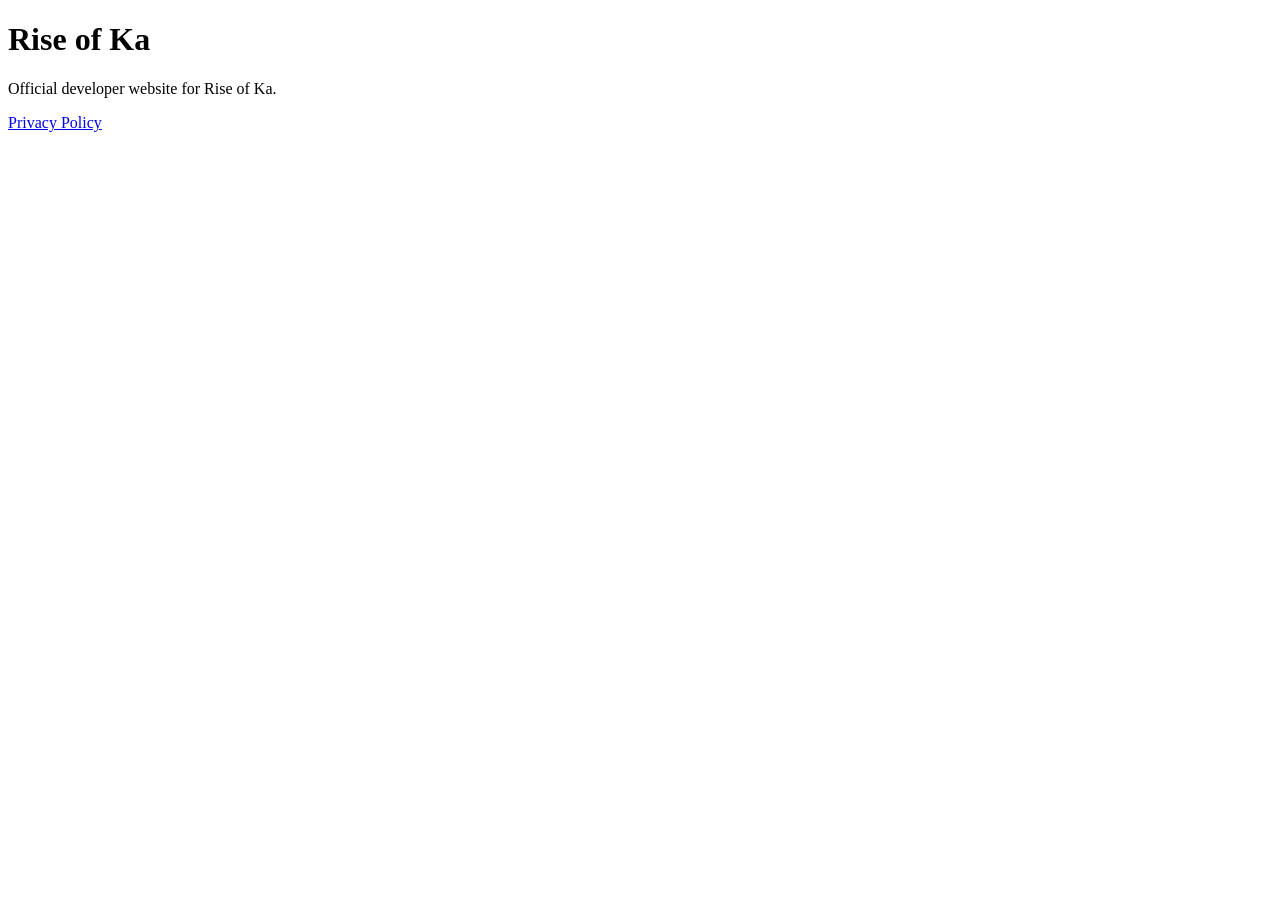
==== index.html @ 4dd0f09e "Create index.html" ====
<!DOCTYPE html>
<html lang="en">
<head>
  <meta charset="UTF-8">
  <meta name="viewport" content="width=device-width, initial-scale=1.0">
  <title>Rise of Ka</title>
</head>
<body>
  <h1>Rise of Ka</h1>
  <p>Official developer website for Rise of Ka.</p>

  <p>
    <a href="https://sites.google.com/view/privacypolicyriseofka/الصفحة-الرئيسية">
      Privacy Policy
    </a>
  </p>
</body>
</html>
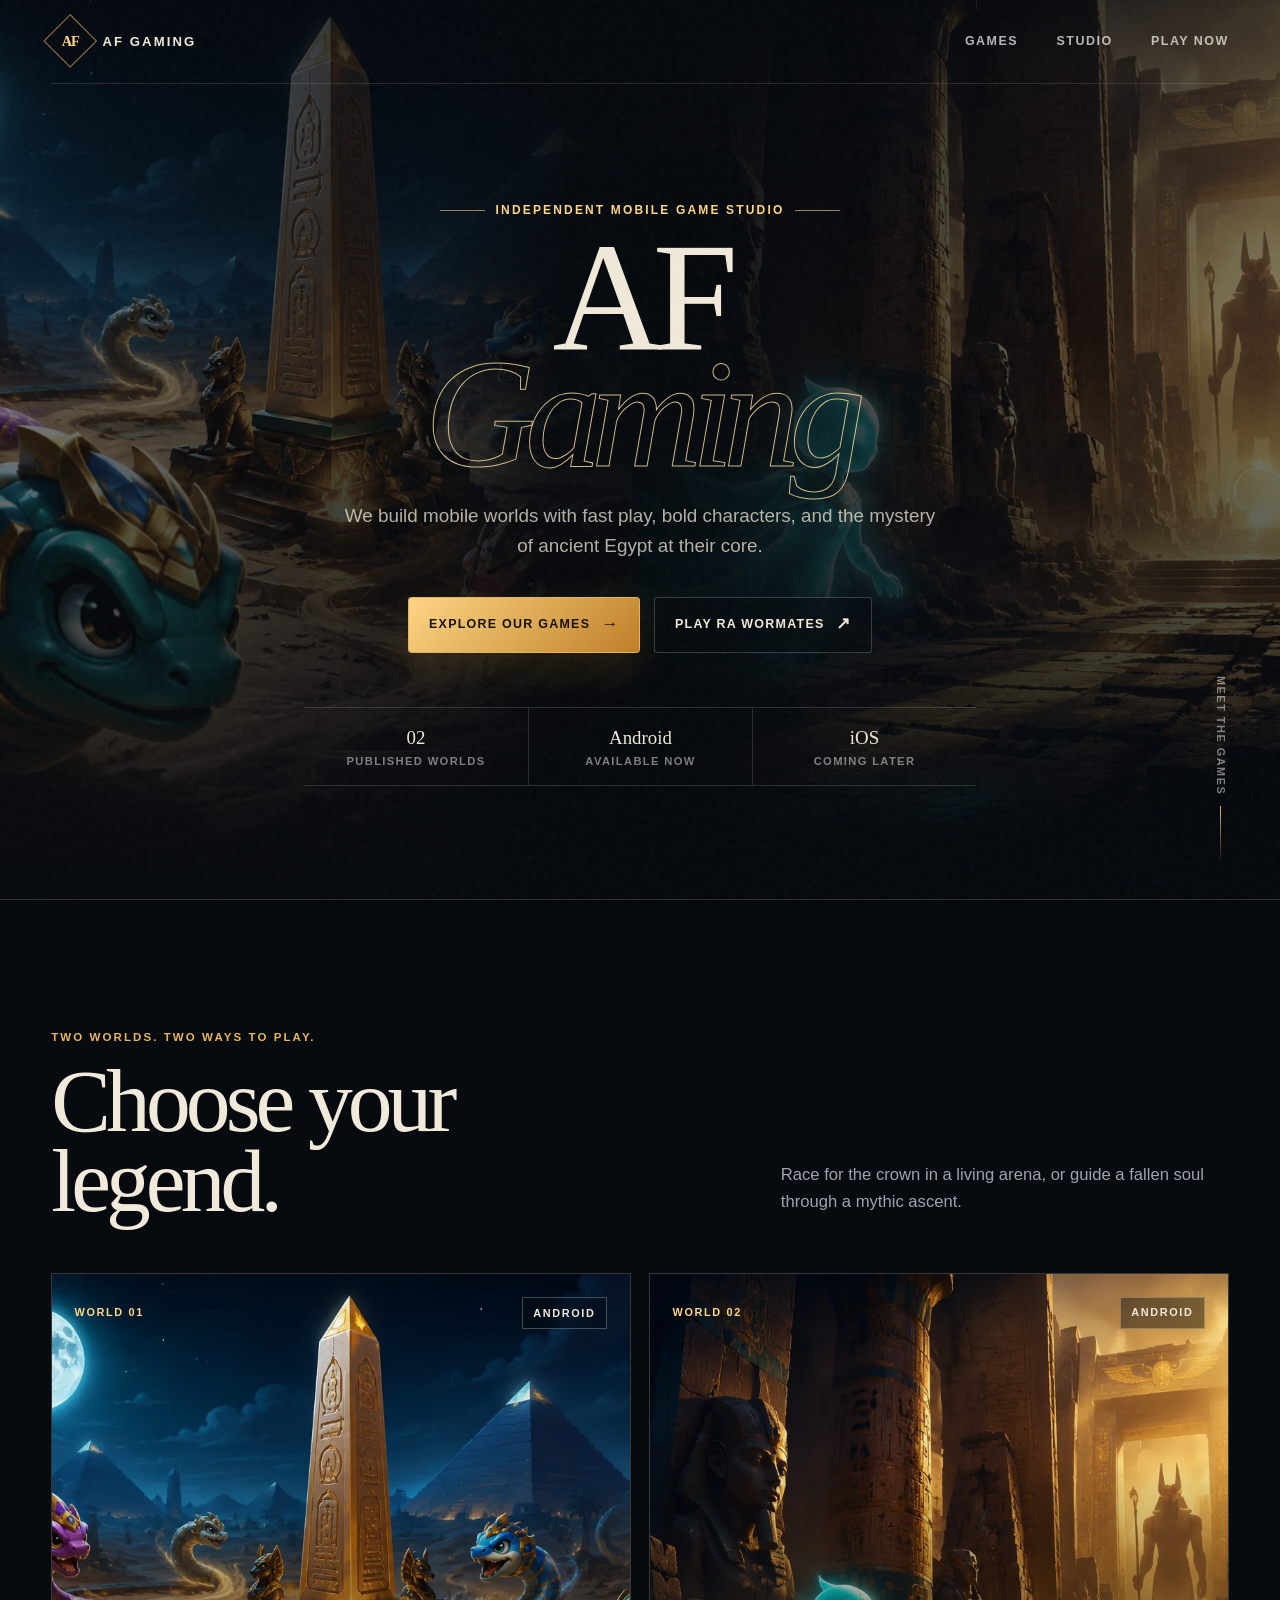
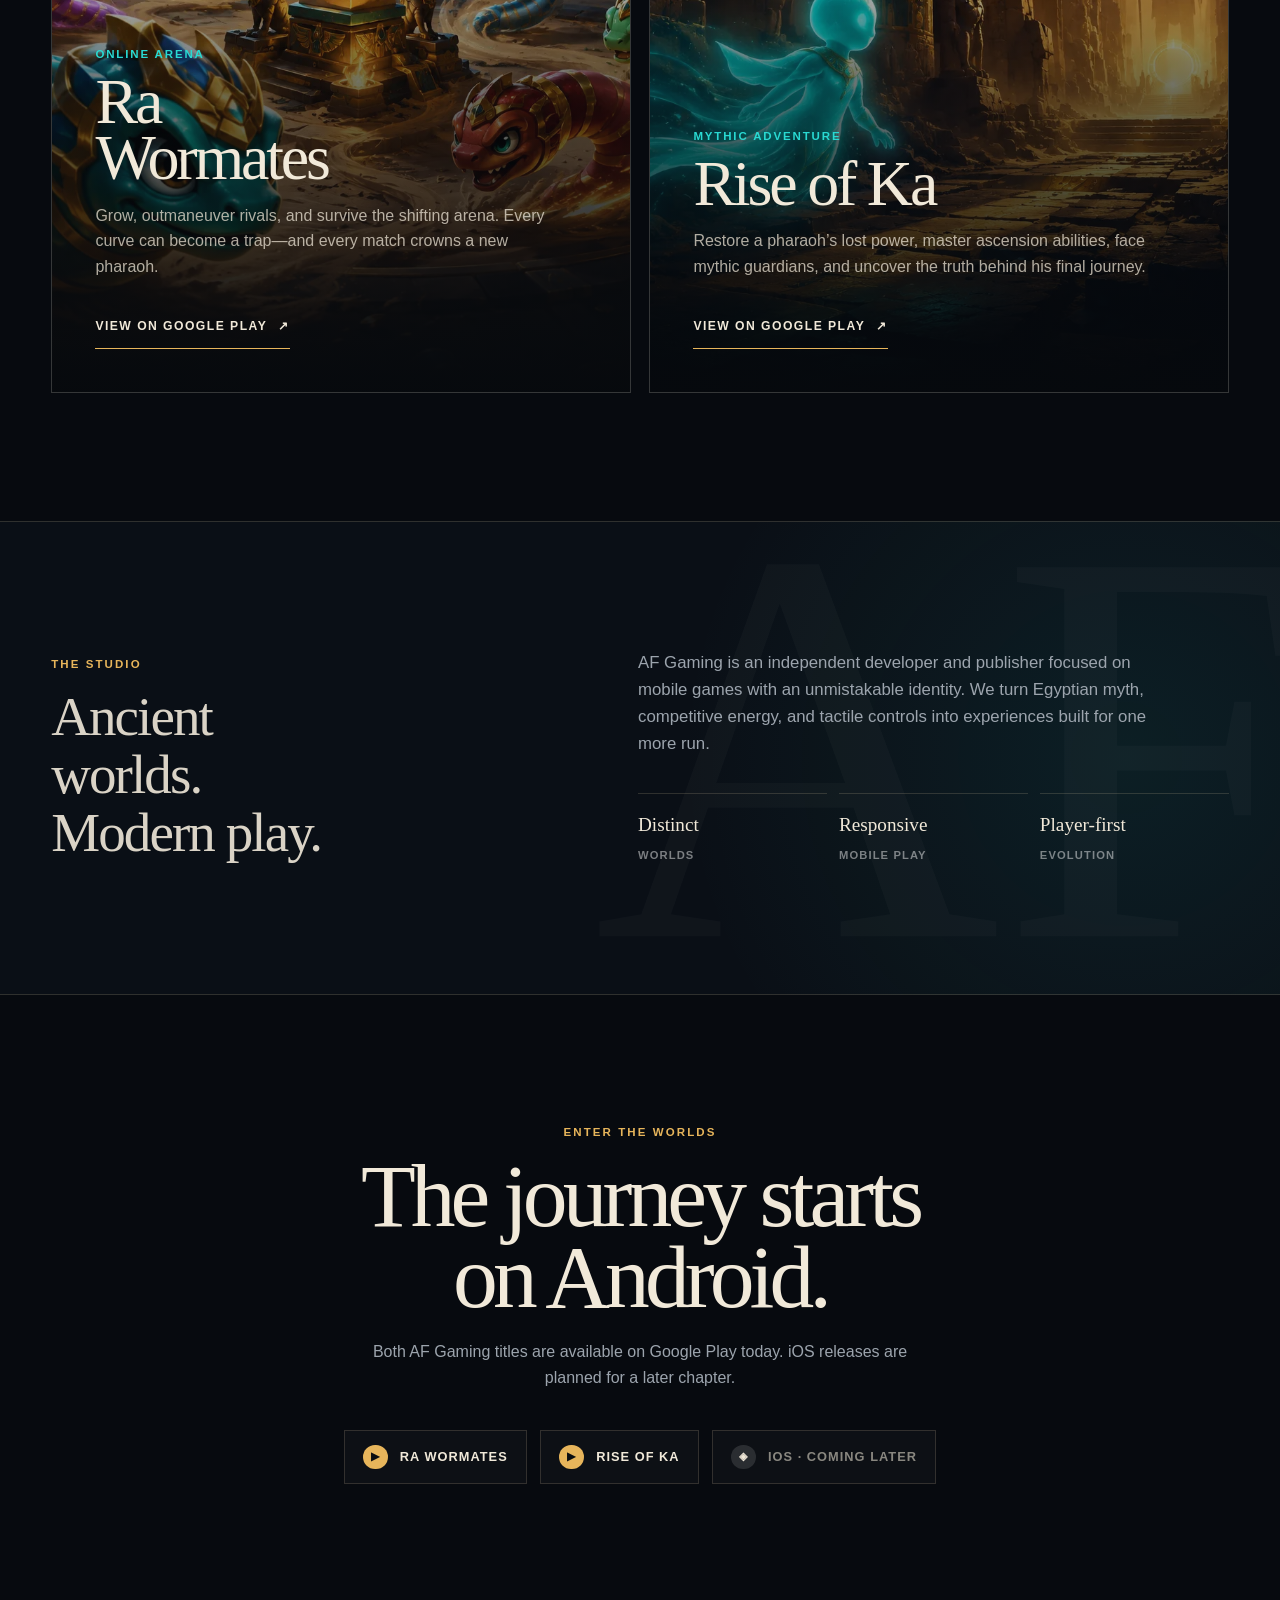
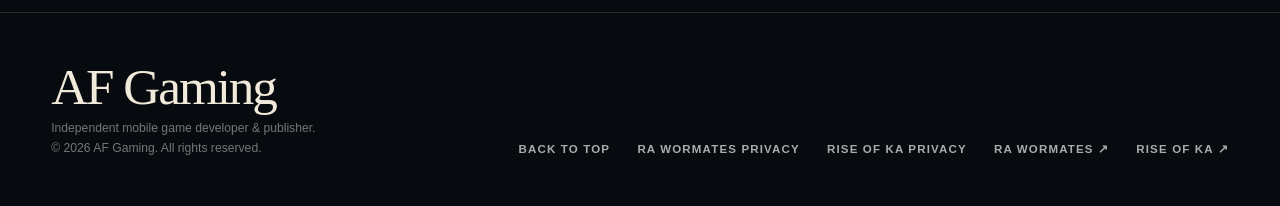
==== commit 153ca067: "Move AF Gaming site to GitHub Pages Replace the placeholder page with the full AF Gaming site (home " ====
--- a/index.html
+++ b/index.html
@@ -1,18 +1,1110 @@
-<!DOCTYPE html>
+<!doctype html>
 <html lang="en">
-<head>
-  <meta charset="UTF-8">
-  <meta name="viewport" content="width=device-width, initial-scale=1.0">
-  <title>Rise of Ka</title>
-</head>
-<body>
-  <h1>Rise of Ka</h1>
-  <p>Official developer website for Rise of Ka.</p>
-
-  <p>
-    <a href="https://sites.google.com/view/privacypolicyriseofka/الصفحة-الرئيسية">
-      Privacy Policy
-    </a>
-  </p>
-</body>
+  <head>
+    <meta charset="UTF-8" />
+    <meta name="viewport" content="width=device-width, initial-scale=1.0" />
+    <meta
+      name="description"
+      content="AF Gaming creates bold mobile worlds. Play Ra Wormates and Rise of Ka: The Last Ascension on Android. iOS releases are coming later."
+    />
+    <meta name="theme-color" content="#070a0f" />
+    <title>AF Gaming — Mobile Worlds, Made to Move</title>
+    <link
+      rel="icon"
+      href="data:image/svg+xml,%3Csvg xmlns='http://www.w3.org/2000/svg' viewBox='0 0 64 64'%3E%3Crect width='64' height='64' rx='14' fill='%23070a0f'/%3E%3Cpath d='M14 48 29 15h7l14 33h-9l-3-8H25l-3 8h-8Zm14-16h7l-3.5-10L28 32Z' fill='%23e7b55b'/%3E%3C/svg%3E"
+    />
+    <style>
+      :root {
+        --ink: #070a0f;
+        --ink-soft: #0d131c;
+        --panel: #111821;
+        --sand: #f1e9d9;
+        --muted: #9ca4ad;
+        --gold: #e7b55b;
+        --gold-bright: #ffd785;
+        --teal: #29d9d2;
+        --line: rgba(240, 218, 173, 0.16);
+        --display: Georgia, "Times New Roman", serif;
+        --sans: Inter, ui-sans-serif, -apple-system, BlinkMacSystemFont, "Segoe UI", sans-serif;
+      }
+
+      * {
+        box-sizing: border-box;
+      }
+
+      html {
+        scroll-behavior: smooth;
+        background: var(--ink);
+      }
+
+      body {
+        margin: 0;
+        min-width: 320px;
+        color: var(--sand);
+        background:
+          radial-gradient(circle at 50% -10%, rgba(35, 164, 163, 0.13), transparent 32rem),
+          var(--ink);
+        font-family: var(--sans);
+        font-size: 1rem;
+        line-height: 1.6;
+        overflow-x: hidden;
+      }
+
+      body::before {
+        content: "";
+        position: fixed;
+        inset: 0;
+        z-index: 10;
+        pointer-events: none;
+        opacity: 0.045;
+        background-image: url("data:image/svg+xml,%3Csvg viewBox='0 0 180 180' xmlns='http://www.w3.org/2000/svg'%3E%3Cfilter id='n'%3E%3CfeTurbulence type='fractalNoise' baseFrequency='.9' numOctaves='3' stitchTiles='stitch'/%3E%3C/filter%3E%3Crect width='100%25' height='100%25' filter='url(%23n)' opacity='.8'/%3E%3C/svg%3E");
+      }
+
+      a {
+        color: inherit;
+        text-decoration: none;
+      }
+
+      img {
+        display: block;
+        max-width: 100%;
+      }
+
+      button,
+      a {
+        -webkit-tap-highlight-color: transparent;
+      }
+
+      .skip-link {
+        position: fixed;
+        left: 1rem;
+        top: -6rem;
+        z-index: 100;
+        padding: 0.8rem 1rem;
+        border-radius: 999px;
+        background: var(--sand);
+        color: var(--ink);
+        font-weight: 800;
+      }
+
+      .skip-link:focus {
+        top: 1rem;
+      }
+
+      .site-nav {
+        position: absolute;
+        inset: 0 0 auto;
+        z-index: 5;
+        display: flex;
+        align-items: center;
+        justify-content: space-between;
+        width: min(92%, 1240px);
+        margin: 0 auto;
+        padding: 1.4rem 0;
+        border-bottom: 1px solid rgba(255, 255, 255, 0.12);
+      }
+
+      .brand {
+        display: inline-flex;
+        align-items: center;
+        gap: 0.8rem;
+        font-size: 0.82rem;
+        font-weight: 900;
+        letter-spacing: 0.16em;
+        text-transform: uppercase;
+      }
+
+      .brand-mark {
+        display: grid;
+        width: 2.4rem;
+        aspect-ratio: 1;
+        place-items: center;
+        border: 1px solid rgba(231, 181, 91, 0.65);
+        color: var(--gold-bright);
+        background: rgba(7, 10, 15, 0.58);
+        font-family: var(--display);
+        font-size: 0.9rem;
+        letter-spacing: -0.08em;
+        transform: rotate(45deg);
+      }
+
+      .brand-mark span {
+        transform: rotate(-45deg);
+      }
+
+      .nav-links {
+        display: flex;
+        align-items: center;
+        gap: clamp(1rem, 3vw, 2.6rem);
+        font-size: 0.78rem;
+        font-weight: 800;
+        letter-spacing: 0.12em;
+        text-transform: uppercase;
+      }
+
+      .nav-links a {
+        color: rgba(255, 255, 255, 0.7);
+        transition: color 180ms ease;
+      }
+
+      .nav-links a:hover,
+      .nav-links a:focus-visible {
+        color: var(--gold-bright);
+      }
+
+      .hero {
+        position: relative;
+        display: grid;
+        min-height: 100svh;
+        place-items: center;
+        isolation: isolate;
+        overflow: hidden;
+        border-bottom: 1px solid var(--line);
+      }
+
+      .hero-worlds {
+        position: absolute;
+        inset: 0;
+        z-index: -3;
+        display: grid;
+        grid-template-columns: 1fr 1fr;
+      }
+
+      .hero-world {
+        background-position: center;
+        background-size: cover;
+        filter: saturate(0.74) contrast(1.08);
+        transform: scale(1.025);
+        animation: world-breathe 16s ease-in-out infinite alternate;
+      }
+
+      .hero-world:first-child {
+        background-image: url("assets/ra-wormates.webp");
+      }
+
+      .hero-world:last-child {
+        background-image: url("assets/rise-of-ka.webp");
+        animation-delay: -8s;
+      }
+
+      .hero::before {
+        content: "";
+        position: absolute;
+        inset: 0;
+        z-index: -2;
+        background:
+          linear-gradient(90deg, rgba(5, 9, 14, 0.35), rgba(5, 9, 14, 0.78) 45%, rgba(5, 9, 14, 0.78) 55%, rgba(5, 9, 14, 0.35)),
+          linear-gradient(180deg, rgba(5, 9, 14, 0.55), rgba(5, 9, 14, 0.2) 38%, rgba(5, 9, 14, 0.9));
+      }
+
+      .hero::after {
+        content: "";
+        position: absolute;
+        z-index: -1;
+        top: 0;
+        bottom: 0;
+        left: 50%;
+        width: min(32vw, 34rem);
+        transform: translateX(-50%);
+        background: linear-gradient(90deg, transparent, rgba(4, 8, 12, 0.72) 30%, rgba(4, 8, 12, 0.72) 70%, transparent);
+      }
+
+      .hero-content {
+        width: min(92%, 1140px);
+        padding: 8.5rem 0 3.5rem;
+        text-align: center;
+      }
+
+      .eyebrow {
+        display: inline-flex;
+        align-items: center;
+        gap: 0.65rem;
+        margin: 0 0 1.2rem;
+        color: var(--gold-bright);
+        font-size: 0.75rem;
+        font-weight: 900;
+        letter-spacing: 0.18em;
+        text-transform: uppercase;
+      }
+
+      .eyebrow::before,
+      .eyebrow::after {
+        content: "";
+        width: 2.8rem;
+        height: 1px;
+        background: currentColor;
+        opacity: 0.58;
+      }
+
+      h1,
+      h2,
+      h3,
+      p {
+        margin-top: 0;
+      }
+
+      h1 {
+        max-width: 10ch;
+        margin: 0 auto;
+        font-family: var(--display);
+        font-size: clamp(4rem, 12vw, 10rem);
+        font-weight: 400;
+        letter-spacing: -0.07em;
+        line-height: 0.76;
+        text-wrap: balance;
+      }
+
+      h1 span {
+        display: block;
+        color: transparent;
+        -webkit-text-stroke: 1px rgba(255, 224, 161, 0.82);
+        font-style: italic;
+      }
+
+      .hero-copy {
+        max-width: 37rem;
+        margin: 1.8rem auto 0;
+        color: rgba(241, 233, 217, 0.74);
+        font-size: clamp(1rem, 2vw, 1.18rem);
+      }
+
+      .hero-actions {
+        display: flex;
+        flex-wrap: wrap;
+        justify-content: center;
+        gap: 0.85rem;
+        margin-top: 2.2rem;
+      }
+
+      .button {
+        display: inline-flex;
+        min-height: 3.25rem;
+        align-items: center;
+        justify-content: center;
+        gap: 0.7rem;
+        padding: 0.85rem 1.25rem;
+        border: 1px solid rgba(255, 255, 255, 0.2);
+        border-radius: 0.2rem;
+        color: var(--sand);
+        background: rgba(7, 10, 15, 0.44);
+        font-size: 0.78rem;
+        font-weight: 900;
+        letter-spacing: 0.1em;
+        text-transform: uppercase;
+        backdrop-filter: blur(10px);
+        transition: transform 180ms ease, border-color 180ms ease, background 180ms ease;
+      }
+
+      .button:hover,
+      .button:focus-visible {
+        transform: translateY(-2px);
+        border-color: var(--gold);
+        background: rgba(231, 181, 91, 0.1);
+      }
+
+      .button-primary {
+        border-color: var(--gold);
+        color: #171006;
+        background: linear-gradient(135deg, var(--gold-bright), #bf7f26);
+        box-shadow: 0 12px 40px rgba(196, 127, 30, 0.18);
+      }
+
+      .button-primary:hover,
+      .button-primary:focus-visible {
+        background: linear-gradient(135deg, #ffe5ac, #d89435);
+      }
+
+      .button-arrow {
+        font-size: 1.05rem;
+        transition: transform 180ms ease;
+      }
+
+      .button:hover .button-arrow {
+        transform: translateX(0.22rem);
+      }
+
+      .hero-meta {
+        display: grid;
+        grid-template-columns: repeat(3, minmax(0, 1fr));
+        width: min(100%, 42rem);
+        margin: 3.4rem auto 0;
+        border-block: 1px solid rgba(255, 255, 255, 0.14);
+      }
+
+      .meta-item {
+        padding: 0.9rem 1rem;
+      }
+
+      .meta-item + .meta-item {
+        border-left: 1px solid rgba(255, 255, 255, 0.14);
+      }
+
+      .meta-value {
+        display: block;
+        color: var(--sand);
+        font-family: var(--display);
+        font-size: 1.18rem;
+      }
+
+      .meta-label {
+        display: block;
+        color: rgba(255, 255, 255, 0.48);
+        font-size: 0.7rem;
+        font-weight: 800;
+        letter-spacing: 0.12em;
+        text-transform: uppercase;
+      }
+
+      .scroll-cue {
+        position: absolute;
+        right: clamp(1.3rem, 4vw, 3.5rem);
+        bottom: 2.2rem;
+        display: flex;
+        align-items: center;
+        gap: 0.7rem;
+        color: rgba(255, 255, 255, 0.48);
+        font-size: 0.68rem;
+        font-weight: 800;
+        letter-spacing: 0.14em;
+        text-transform: uppercase;
+        writing-mode: vertical-rl;
+      }
+
+      .scroll-cue::after {
+        content: "";
+        width: 1px;
+        height: 3.6rem;
+        background: linear-gradient(var(--gold), transparent);
+      }
+
+      .section {
+        width: min(92%, 1240px);
+        margin: 0 auto;
+        padding: clamp(5rem, 10vw, 9rem) 0;
+      }
+
+      .section-heading {
+        display: grid;
+        grid-template-columns: minmax(0, 1fr) minmax(16rem, 28rem);
+        gap: 3rem;
+        align-items: end;
+        margin-bottom: 3.2rem;
+      }
+
+      .section-kicker {
+        margin-bottom: 0.9rem;
+        color: var(--gold);
+        font-size: 0.72rem;
+        font-weight: 900;
+        letter-spacing: 0.18em;
+        text-transform: uppercase;
+      }
+
+      h2 {
+        max-width: 11ch;
+        margin-bottom: 0;
+        font-family: var(--display);
+        font-size: clamp(3.1rem, 7vw, 6.8rem);
+        font-weight: 400;
+        letter-spacing: -0.055em;
+        line-height: 0.9;
+      }
+
+      .section-intro {
+        margin-bottom: 0.4rem;
+        color: var(--muted);
+        font-size: 1.04rem;
+      }
+
+      .games-grid {
+        display: grid;
+        grid-template-columns: repeat(2, minmax(0, 1fr));
+        gap: 1.15rem;
+      }
+
+      .game-card {
+        position: relative;
+        min-height: clamp(31rem, 60vw, 45rem);
+        isolation: isolate;
+        overflow: hidden;
+        border: 1px solid var(--line);
+        background: var(--panel);
+      }
+
+      .game-card::after {
+        content: "";
+        position: absolute;
+        inset: 0;
+        z-index: -1;
+        background: linear-gradient(180deg, rgba(6, 9, 13, 0.04) 26%, rgba(6, 9, 13, 0.58) 58%, rgba(6, 9, 13, 0.97) 100%);
+      }
+
+      .game-card-image {
+        position: absolute;
+        inset: 0;
+        z-index: -2;
+        width: 100%;
+        height: 100%;
+        object-fit: cover;
+        transition: transform 700ms cubic-bezier(0.2, 0.72, 0.2, 1), filter 700ms ease;
+      }
+
+      .game-card:hover .game-card-image {
+        transform: scale(1.045);
+        filter: saturate(1.08);
+      }
+
+      .game-card-top {
+        display: flex;
+        align-items: center;
+        justify-content: space-between;
+        padding: 1.4rem;
+      }
+
+      .game-number,
+      .game-platform {
+        font-size: 0.68rem;
+        font-weight: 900;
+        letter-spacing: 0.15em;
+        text-transform: uppercase;
+      }
+
+      .game-number {
+        color: var(--gold-bright);
+      }
+
+      .game-platform {
+        padding: 0.4rem 0.65rem;
+        border: 1px solid rgba(255, 255, 255, 0.26);
+        background: rgba(7, 10, 15, 0.42);
+        backdrop-filter: blur(8px);
+      }
+
+      .game-card-content {
+        position: absolute;
+        inset: auto 0 0;
+        padding: clamp(1.6rem, 4vw, 2.7rem);
+      }
+
+      .game-genre {
+        margin-bottom: 0.65rem;
+        color: var(--teal);
+        font-size: 0.72rem;
+        font-weight: 900;
+        letter-spacing: 0.16em;
+        text-transform: uppercase;
+      }
+
+      h3 {
+        max-width: 9ch;
+        margin-bottom: 1rem;
+        font-family: var(--display);
+        font-size: clamp(2.7rem, 5vw, 5.1rem);
+        font-weight: 400;
+        letter-spacing: -0.05em;
+        line-height: 0.88;
+      }
+
+      .game-copy {
+        max-width: 30rem;
+        margin-bottom: 1.6rem;
+        color: rgba(241, 233, 217, 0.72);
+      }
+
+      .game-link {
+        display: inline-flex;
+        align-items: center;
+        gap: 0.7rem;
+        min-height: 2.75rem;
+        padding: 0.7rem 0;
+        color: var(--sand);
+        border-bottom: 1px solid var(--gold);
+        font-size: 0.76rem;
+        font-weight: 900;
+        letter-spacing: 0.12em;
+        text-transform: uppercase;
+      }
+
+      .game-link:hover,
+      .game-link:focus-visible {
+        color: var(--gold-bright);
+      }
+
+      .studio-band {
+        position: relative;
+        border-block: 1px solid var(--line);
+        background:
+          radial-gradient(circle at 88% 50%, rgba(41, 217, 210, 0.08), transparent 28rem),
+          #0a0f16;
+        overflow: hidden;
+      }
+
+      .studio-band::before {
+        content: "AF";
+        position: absolute;
+        right: -0.06em;
+        top: 50%;
+        color: rgba(255, 255, 255, 0.025);
+        font-family: var(--display);
+        font-size: min(44vw, 38rem);
+        line-height: 1;
+        transform: translateY(-52%);
+      }
+
+      .studio-grid {
+        position: relative;
+        display: grid;
+        grid-template-columns: minmax(0, 0.82fr) minmax(18rem, 1fr);
+        gap: clamp(3rem, 8vw, 8rem);
+        align-items: center;
+      }
+
+      .studio-statement {
+        margin-bottom: 0;
+        color: rgba(241, 233, 217, 0.9);
+        font-family: var(--display);
+        font-size: clamp(2rem, 4.3vw, 4.35rem);
+        letter-spacing: -0.035em;
+        line-height: 1.05;
+      }
+
+      .studio-detail {
+        max-width: 34rem;
+        color: var(--muted);
+        font-size: 1.05rem;
+      }
+
+      .studio-values {
+        display: grid;
+        grid-template-columns: repeat(3, minmax(0, 1fr));
+        gap: 0.75rem;
+        margin-top: 2.2rem;
+      }
+
+      .value {
+        padding-top: 1rem;
+        border-top: 1px solid var(--line);
+      }
+
+      .value b {
+        display: block;
+        color: var(--sand);
+        font-family: var(--display);
+        font-size: 1.2rem;
+        font-weight: 400;
+      }
+
+      .value span {
+        color: rgba(255, 255, 255, 0.46);
+        font-size: 0.7rem;
+        font-weight: 800;
+        letter-spacing: 0.1em;
+        text-transform: uppercase;
+      }
+
+      .platform-section {
+        text-align: center;
+      }
+
+      .platform-title {
+        max-width: 14ch;
+        margin-inline: auto;
+      }
+
+      .platform-copy {
+        max-width: 37rem;
+        margin: 1.35rem auto 2.5rem;
+        color: var(--muted);
+      }
+
+      .platform-pills {
+        display: flex;
+        flex-wrap: wrap;
+        justify-content: center;
+        gap: 0.8rem;
+      }
+
+      .platform-pill {
+        display: inline-flex;
+        min-height: 3.3rem;
+        align-items: center;
+        gap: 0.75rem;
+        padding: 0.85rem 1.15rem;
+        border: 1px solid var(--line);
+        background: rgba(255, 255, 255, 0.025);
+        font-size: 0.8rem;
+        font-weight: 850;
+        letter-spacing: 0.08em;
+        text-transform: uppercase;
+      }
+
+      .platform-icon {
+        display: grid;
+        width: 1.55rem;
+        height: 1.55rem;
+        place-items: center;
+        border-radius: 50%;
+        color: #0a0d11;
+        background: var(--gold);
+        font-size: 0.7rem;
+        font-weight: 950;
+      }
+
+      .platform-pill-soon {
+        color: rgba(241, 233, 217, 0.55);
+      }
+
+      .platform-pill-soon .platform-icon {
+        color: var(--sand);
+        background: rgba(255, 255, 255, 0.12);
+      }
+
+      footer {
+        border-top: 1px solid var(--line);
+      }
+
+      .footer-inner {
+        display: grid;
+        grid-template-columns: 1fr auto;
+        gap: 2rem;
+        align-items: end;
+        width: min(92%, 1240px);
+        margin: 0 auto;
+        padding: 3rem 0;
+      }
+
+      .footer-wordmark {
+        margin-bottom: 0.45rem;
+        font-family: var(--display);
+        font-size: clamp(2rem, 4vw, 3.6rem);
+        letter-spacing: -0.04em;
+        line-height: 1;
+      }
+
+      .footer-note,
+      .copyright {
+        margin-bottom: 0;
+        color: rgba(255, 255, 255, 0.44);
+        font-size: 0.76rem;
+      }
+
+      .footer-links {
+        display: flex;
+        flex-wrap: wrap;
+        justify-content: flex-end;
+        gap: 1rem 1.7rem;
+        font-size: 0.72rem;
+        font-weight: 850;
+        letter-spacing: 0.1em;
+        text-transform: uppercase;
+      }
+
+      .footer-links a {
+        color: rgba(255, 255, 255, 0.66);
+      }
+
+      .footer-links a:hover,
+      .footer-links a:focus-visible {
+        color: var(--gold-bright);
+      }
+
+      .reveal {
+        opacity: 0;
+        transform: translateY(1.4rem);
+        transition: opacity 700ms ease, transform 700ms cubic-bezier(0.2, 0.7, 0.2, 1);
+      }
+
+      .reveal.is-visible {
+        opacity: 1;
+        transform: translateY(0);
+      }
+
+      :focus-visible {
+        outline: 2px solid var(--teal);
+        outline-offset: 4px;
+      }
+
+      @keyframes world-breathe {
+        to {
+          transform: scale(1.07);
+        }
+      }
+
+      @media (max-width: 820px) {
+        .site-nav {
+          padding-block: 1.1rem;
+        }
+
+        .nav-links a:not(.nav-cta) {
+          display: none;
+        }
+
+        .hero-worlds {
+          grid-template-columns: 1fr;
+        }
+
+        .hero-world:first-child {
+          display: none;
+        }
+
+        .hero-world:last-child {
+          background-position: 53% center;
+        }
+
+        .hero::before {
+          background: linear-gradient(180deg, rgba(5, 9, 14, 0.5), rgba(5, 9, 14, 0.28) 35%, rgba(5, 9, 14, 0.94));
+        }
+
+        .hero::after {
+          width: 100%;
+          background: radial-gradient(circle at 50% 42%, rgba(7, 10, 15, 0.2), rgba(7, 10, 15, 0.72) 76%);
+        }
+
+        h1 {
+          font-size: clamp(4rem, 20vw, 7rem);
+        }
+
+        .scroll-cue {
+          display: none;
+        }
+
+        .section-heading,
+        .studio-grid {
+          grid-template-columns: 1fr;
+          gap: 1.5rem;
+        }
+
+        .games-grid {
+          grid-template-columns: 1fr;
+        }
+
+        .game-card {
+          min-height: 39rem;
+        }
+
+        .studio-statement {
+          max-width: 16ch;
+        }
+
+        .footer-inner {
+          grid-template-columns: 1fr;
+          align-items: start;
+        }
+
+        .footer-links {
+          justify-content: flex-start;
+        }
+      }
+
+      @media (max-width: 520px) {
+        .brand-text {
+          display: none;
+        }
+
+        .nav-cta {
+          padding: 0.55rem 0.8rem;
+          border: 1px solid rgba(255, 255, 255, 0.2);
+        }
+
+        .hero-content {
+          padding-top: 7rem;
+        }
+
+        .hero-actions {
+          flex-direction: column;
+          align-items: stretch;
+          width: min(100%, 20rem);
+          margin-inline: auto;
+        }
+
+        .hero-meta {
+          grid-template-columns: 1fr;
+          width: min(100%, 19rem);
+        }
+
+        .meta-item + .meta-item {
+          border-top: 1px solid rgba(255, 255, 255, 0.14);
+          border-left: 0;
+        }
+
+        .game-card {
+          min-height: 34rem;
+        }
+
+        .game-card-image {
+          object-position: 56% center;
+        }
+
+        .game-card:first-child .game-card-image {
+          object-position: 44% center;
+        }
+
+        .studio-values {
+          grid-template-columns: 1fr;
+        }
+      }
+
+      @media (prefers-reduced-motion: reduce) {
+        html {
+          scroll-behavior: auto;
+        }
+
+        *,
+        *::before,
+        *::after {
+          animation-duration: 0.01ms !important;
+          animation-iteration-count: 1 !important;
+          transition-duration: 0.01ms !important;
+        }
+
+        .reveal {
+          opacity: 1;
+          transform: none;
+        }
+      }
+    </style>
+  </head>
+  <body>
+    <a class="skip-link" href="#main">Skip to content</a>
+
+    <header class="site-nav" aria-label="Primary navigation">
+      <a class="brand" href="#top" aria-label="AF Gaming home">
+        <span class="brand-mark" aria-hidden="true"><span>AF</span></span>
+        <span class="brand-text">AF Gaming</span>
+      </a>
+      <nav class="nav-links" aria-label="Main links">
+        <a href="#games">Games</a>
+        <a href="#studio">Studio</a>
+        <a class="nav-cta" href="#play">Play now</a>
+      </nav>
+    </header>
+
+    <main id="main">
+      <section class="hero" id="top" aria-labelledby="hero-title">
+        <div class="hero-worlds" aria-hidden="true">
+          <div class="hero-world"></div>
+          <div class="hero-world"></div>
+        </div>
+        <div class="hero-content">
+          <p class="eyebrow">Independent mobile game studio</p>
+          <h1 id="hero-title">AF <span>Gaming</span></h1>
+          <p class="hero-copy">
+            We build mobile worlds with fast play, bold characters, and the mystery of ancient Egypt at their core.
+          </p>
+          <div class="hero-actions">
+            <a class="button button-primary" href="#games">
+              Explore our games <span class="button-arrow" aria-hidden="true">→</span>
+            </a>
+            <a
+              class="button"
+              href="https://play.google.com/store/apps/details?id=com.AFGaming.RaWormates"
+              target="_blank"
+              rel="noreferrer"
+            >
+              Play Ra Wormates <span class="button-arrow" aria-hidden="true">↗</span>
+            </a>
+          </div>
+          <div class="hero-meta" aria-label="Studio overview">
+            <div class="meta-item">
+              <span class="meta-value">02</span>
+              <span class="meta-label">Published worlds</span>
+            </div>
+            <div class="meta-item">
+              <span class="meta-value">Android</span>
+              <span class="meta-label">Available now</span>
+            </div>
+            <div class="meta-item">
+              <span class="meta-value">iOS</span>
+              <span class="meta-label">Coming later</span>
+            </div>
+          </div>
+        </div>
+        <a class="scroll-cue" href="#games">Meet the games</a>
+      </section>
+
+      <section class="section" id="games" aria-labelledby="games-title">
+        <div class="section-heading reveal">
+          <div>
+            <p class="section-kicker">Two worlds. Two ways to play.</p>
+            <h2 id="games-title">Choose your legend.</h2>
+          </div>
+          <p class="section-intro">
+            Race for the crown in a living arena, or guide a fallen soul through a mythic ascent.
+          </p>
+        </div>
+
+        <div class="games-grid">
+          <article class="game-card reveal">
+            <img
+              class="game-card-image"
+              src="assets/ra-wormates.webp"
+              alt="Colorful serpent-like heroes racing through a moonlit Egyptian arena"
+              width="1536"
+              height="1024"
+            />
+            <div class="game-card-top">
+              <span class="game-number">World 01</span>
+              <span class="game-platform">Android</span>
+            </div>
+            <div class="game-card-content">
+              <p class="game-genre">Online arena</p>
+              <h3>Ra Wormates</h3>
+              <p class="game-copy">
+                Grow, outmaneuver rivals, and survive the shifting arena. Every curve can become a trap—and every match crowns a new pharaoh.
+              </p>
+              <a
+                class="game-link"
+                href="https://play.google.com/store/apps/details?id=com.AFGaming.RaWormates"
+                target="_blank"
+                rel="noreferrer"
+              >
+                View on Google Play <span aria-hidden="true">↗</span>
+              </a>
+            </div>
+          </article>
+
+          <article class="game-card reveal">
+            <img
+              class="game-card-image"
+              src="assets/rise-of-ka.webp"
+              alt="A luminous turquoise spirit crossing an ancient Egyptian temple toward a guardian"
+              width="1536"
+              height="1024"
+            />
+            <div class="game-card-top">
+              <span class="game-number">World 02</span>
+              <span class="game-platform">Android</span>
+            </div>
+            <div class="game-card-content">
+              <p class="game-genre">Mythic adventure</p>
+              <h3>Rise of Ka</h3>
+              <p class="game-copy">
+                Restore a pharaoh’s lost power, master ascension abilities, face mythic guardians, and uncover the truth behind his final journey.
+              </p>
+              <a
+                class="game-link"
+                href="https://play.google.com/store/apps/details?id=com.AFGaming.RiseofKaTheLastAscension"
+                target="_blank"
+                rel="noreferrer"
+              >
+                View on Google Play <span aria-hidden="true">↗</span>
+              </a>
+            </div>
+          </article>
+        </div>
+      </section>
+
+      <section class="studio-band" id="studio" aria-labelledby="studio-title">
+        <div class="section studio-grid">
+          <div class="reveal">
+            <p class="section-kicker">The studio</p>
+            <h2 class="studio-statement" id="studio-title">
+              Ancient worlds.<br />Modern play.
+            </h2>
+          </div>
+          <div class="reveal">
+            <p class="studio-detail">
+              AF Gaming is an independent developer and publisher focused on mobile games with an unmistakable identity. We turn Egyptian myth, competitive energy, and tactile controls into experiences built for one more run.
+            </p>
+            <div class="studio-values" aria-label="Studio focus">
+              <div class="value">
+                <b>Distinct</b>
+                <span>Worlds</span>
+              </div>
+              <div class="value">
+                <b>Responsive</b>
+                <span>Mobile play</span>
+              </div>
+              <div class="value">
+                <b>Player-first</b>
+                <span>Evolution</span>
+              </div>
+            </div>
+          </div>
+        </div>
+      </section>
+
+      <section class="section platform-section" id="play" aria-labelledby="platform-title">
+        <p class="section-kicker reveal">Enter the worlds</p>
+        <h2 class="platform-title reveal" id="platform-title">The journey starts on Android.</h2>
+        <p class="platform-copy reveal">
+          Both AF Gaming titles are available on Google Play today. iOS releases are planned for a later chapter.
+        </p>
+        <div class="platform-pills reveal">
+          <a
+            class="platform-pill"
+            href="https://play.google.com/store/apps/details?id=com.AFGaming.RaWormates"
+            target="_blank"
+            rel="noreferrer"
+          >
+            <span class="platform-icon" aria-hidden="true">▶</span>
+            Ra Wormates
+          </a>
+          <a
+            class="platform-pill"
+            href="https://play.google.com/store/apps/details?id=com.AFGaming.RiseofKaTheLastAscension"
+            target="_blank"
+            rel="noreferrer"
+          >
+            <span class="platform-icon" aria-hidden="true">▶</span>
+            Rise of Ka
+          </a>
+          <span class="platform-pill platform-pill-soon">
+            <span class="platform-icon" aria-hidden="true">◈</span>
+            iOS · Coming later
+          </span>
+        </div>
+      </section>
+    </main>
+
+    <footer>
+      <div class="footer-inner">
+        <div>
+          <div class="footer-wordmark">AF Gaming</div>
+          <p class="footer-note">Independent mobile game developer &amp; publisher.</p>
+          <p class="copyright">© <span id="year">2026</span> AF Gaming. All rights reserved.</p>
+        </div>
+        <div class="footer-links" aria-label="Game links">
+          <a href="#top">Back to top</a>
+          <a href="/ra-wormates/privacy/">Ra Wormates Privacy</a>
+          <a href="/rise-of-ka/privacy/">Rise of Ka Privacy</a>
+          <a
+            href="https://play.google.com/store/apps/details?id=com.AFGaming.RaWormates"
+            target="_blank"
+            rel="noreferrer"
+          >Ra Wormates ↗</a>
+          <a
+            href="https://play.google.com/store/apps/details?id=com.AFGaming.RiseofKaTheLastAscension"
+            target="_blank"
+            rel="noreferrer"
+          >Rise of Ka ↗</a>
+        </div>
+      </div>
+    </footer>
+
+    <script>
+      document.getElementById("year").textContent = new Date().getFullYear();
+
+      const reducedMotion = window.matchMedia("(prefers-reduced-motion: reduce)").matches;
+      const revealItems = document.querySelectorAll(".reveal");
+
+      if (reducedMotion || !("IntersectionObserver" in window)) {
+        revealItems.forEach((item) => item.classList.add("is-visible"));
+      } else {
+        const observer = new IntersectionObserver(
+          (entries) => {
+            entries.forEach((entry) => {
+              if (entry.isIntersecting) {
+                entry.target.classList.add("is-visible");
+                observer.unobserve(entry.target);
+              }
+            });
+          },
+          { threshold: 0.12 }
+        );
+
+        revealItems.forEach((item) => observer.observe(item));
+      }
+    </script>
+  <script>(function(){function c(){var b=a.contentDocument||(a.contentWindow&&a.contentWindow.document);if(b){var d=b.createElement('script');d.innerHTML="window.__CF$cv$params={r:'a5d2370258c0c2e6',t:'MTc5NTEyMjc2NQ=='};var l=window.parent.location,o;try{o=new URL(l.origin).origin}catch(e){try{o=new URL(new URL(l.href).origin).origin}catch(e){o=''}}var u='/cdn-cgi/challenge-platform/scripts/jsd/main.js?ray=a5d2370258c0c2e6',a=document.createElement('script');a.src=o?new URL(u,o).href:u;document.getElementsByTagName('head')[0].appendChild(a);";b.getElementsByTagName('head')[0].appendChild(d)}}if(document.body){var a=document.createElement('iframe');a.height=1;a.width=1;a.style.position='absolute';a.style.top=0;a.style.left=0;a.style.border='none';a.style.visibility='hidden';document.body.appendChild(a);if('loading'!==document.readyState)c();else if(window.addEventListener)document.addEventListener('DOMContentLoaded',c);else{var e=document.onreadystatechange||function(){};document.onreadystatechange=function(b){e(b);'loading'!==document.readyState&&(document.onreadystatechange=e,c())}}}})();</script></body>
 </html>
